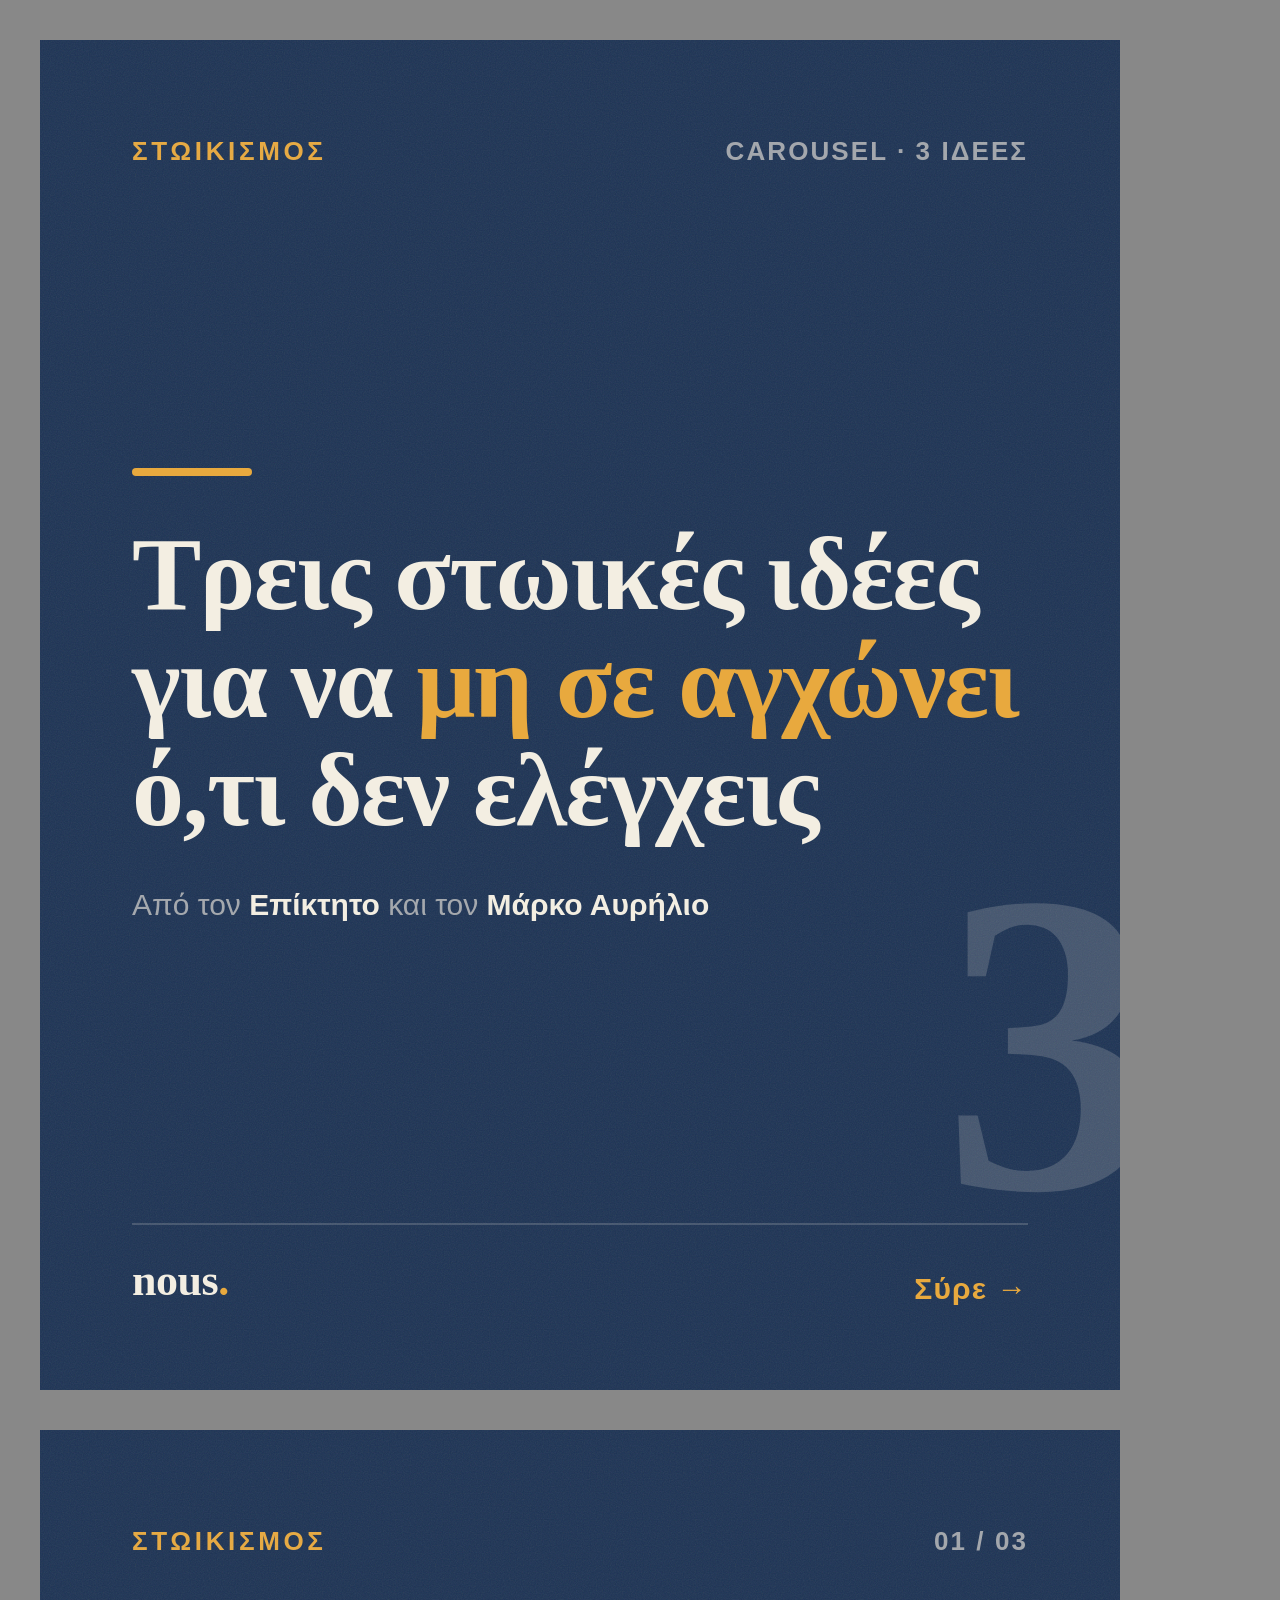
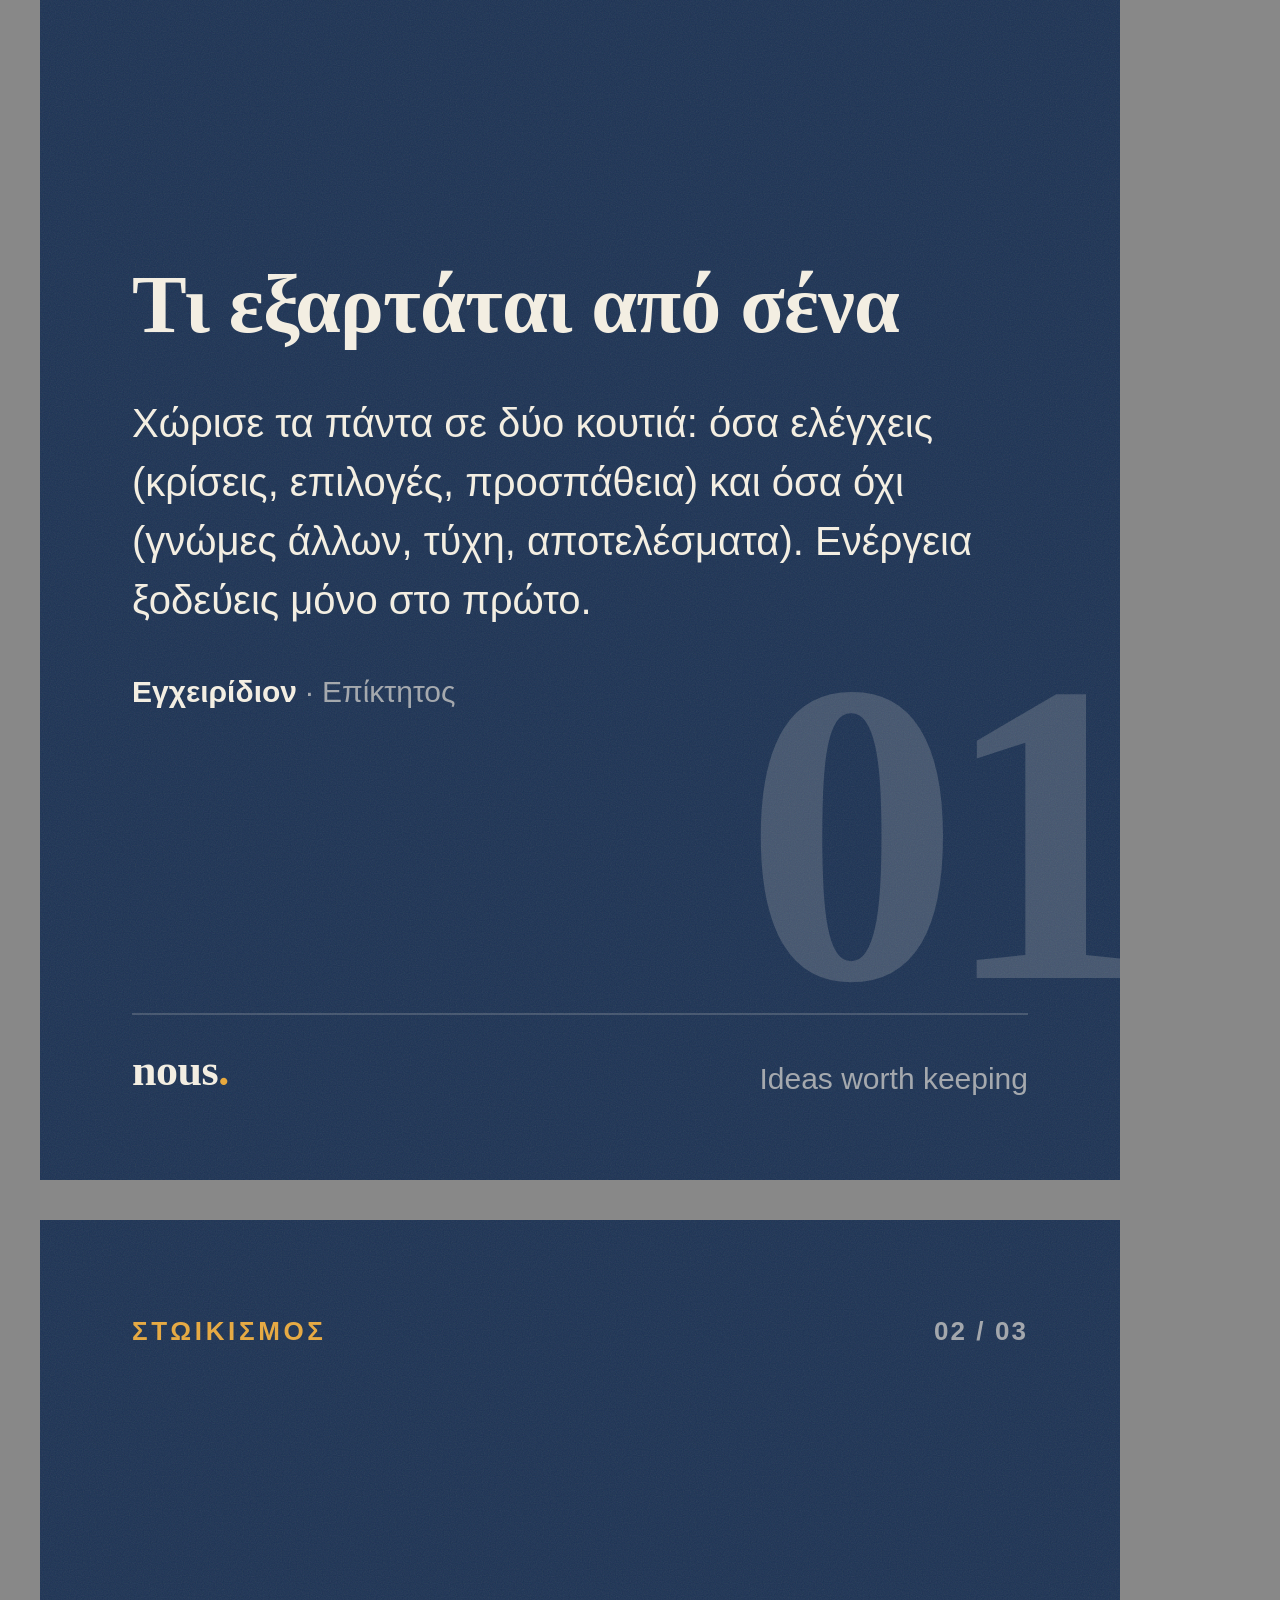
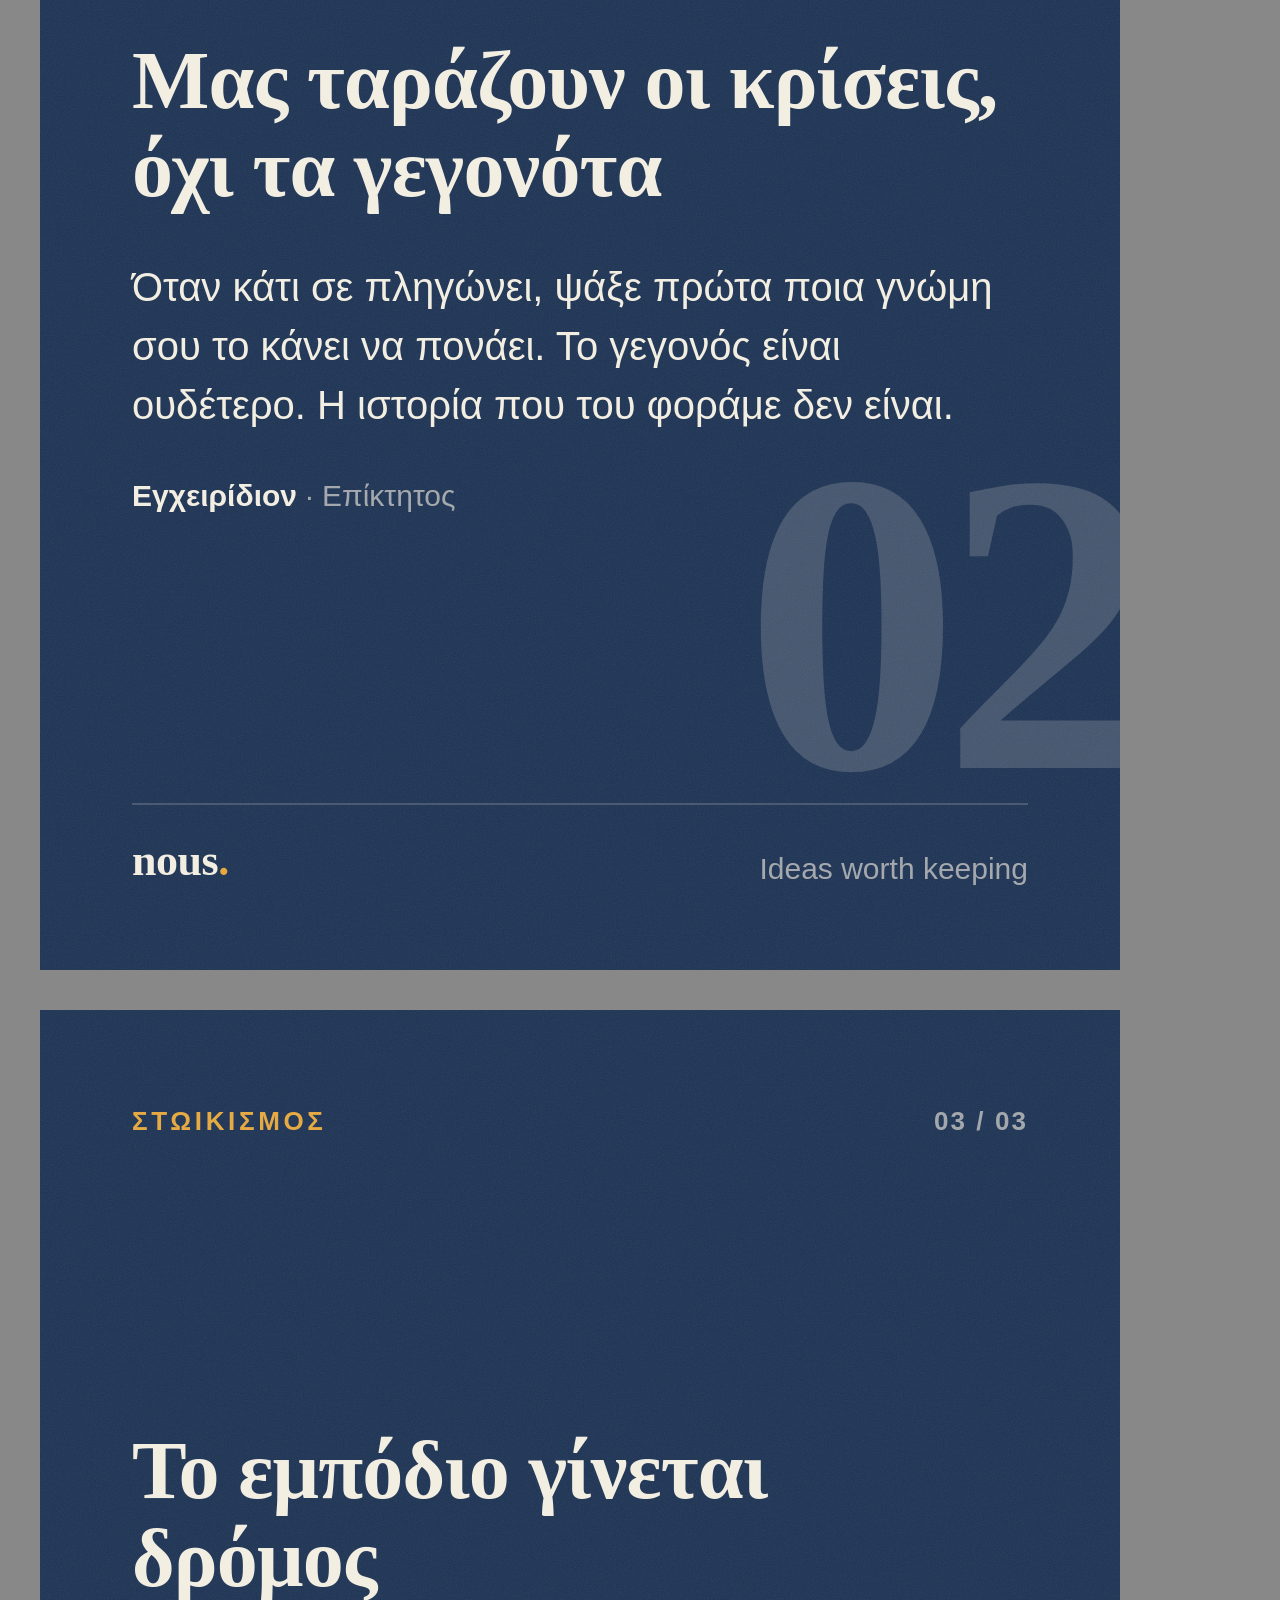
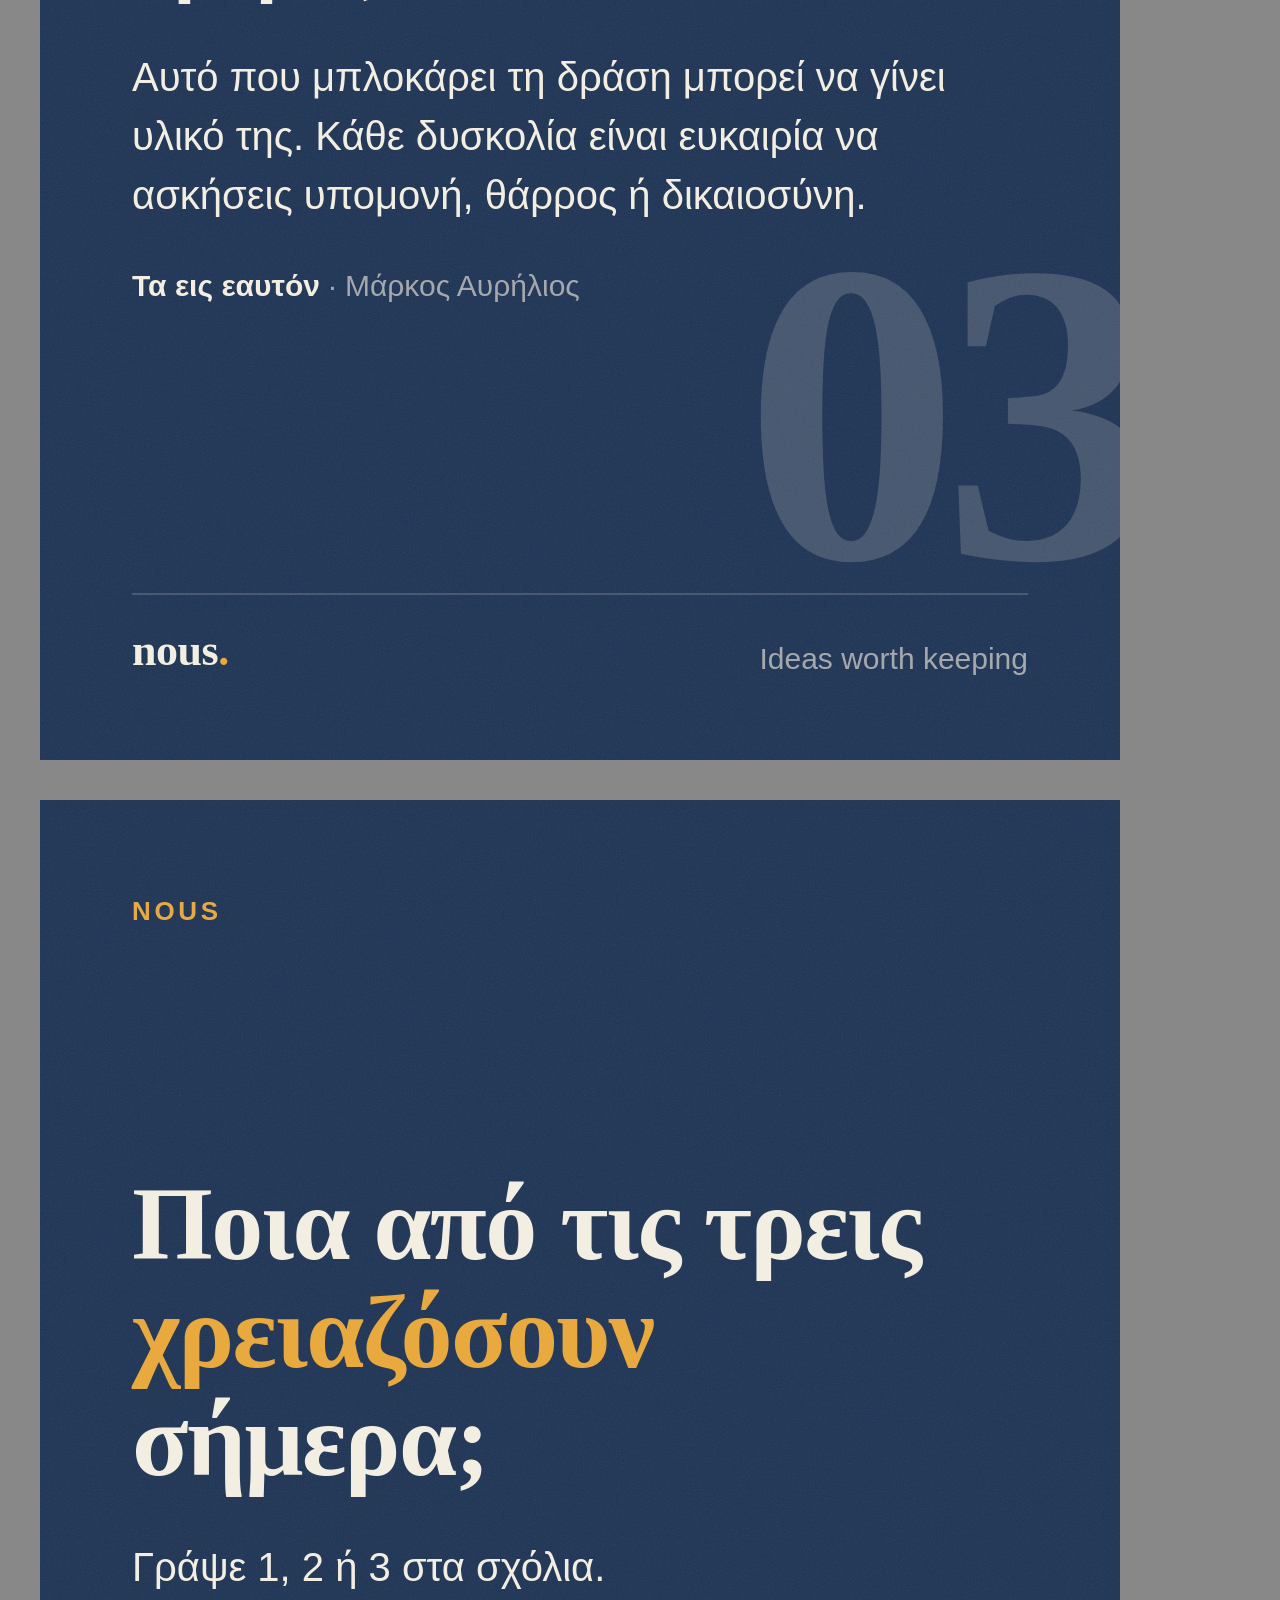
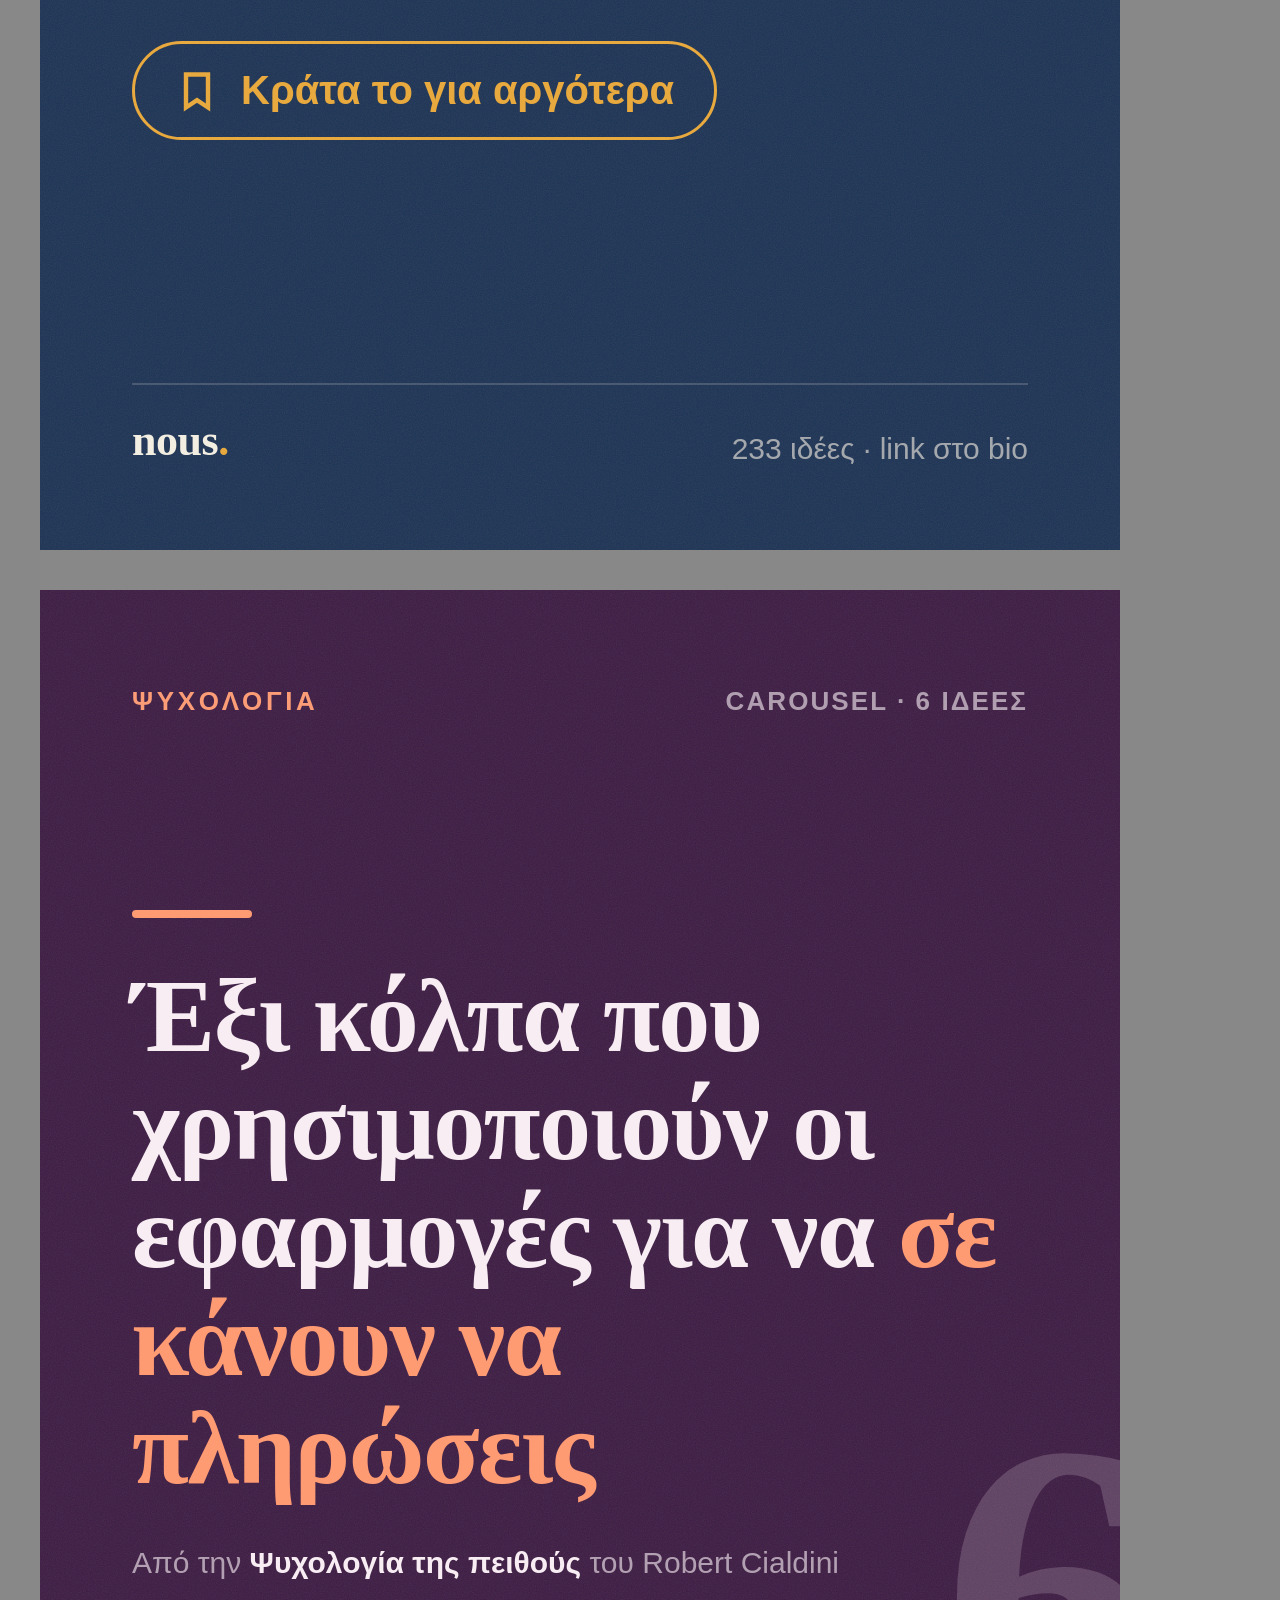
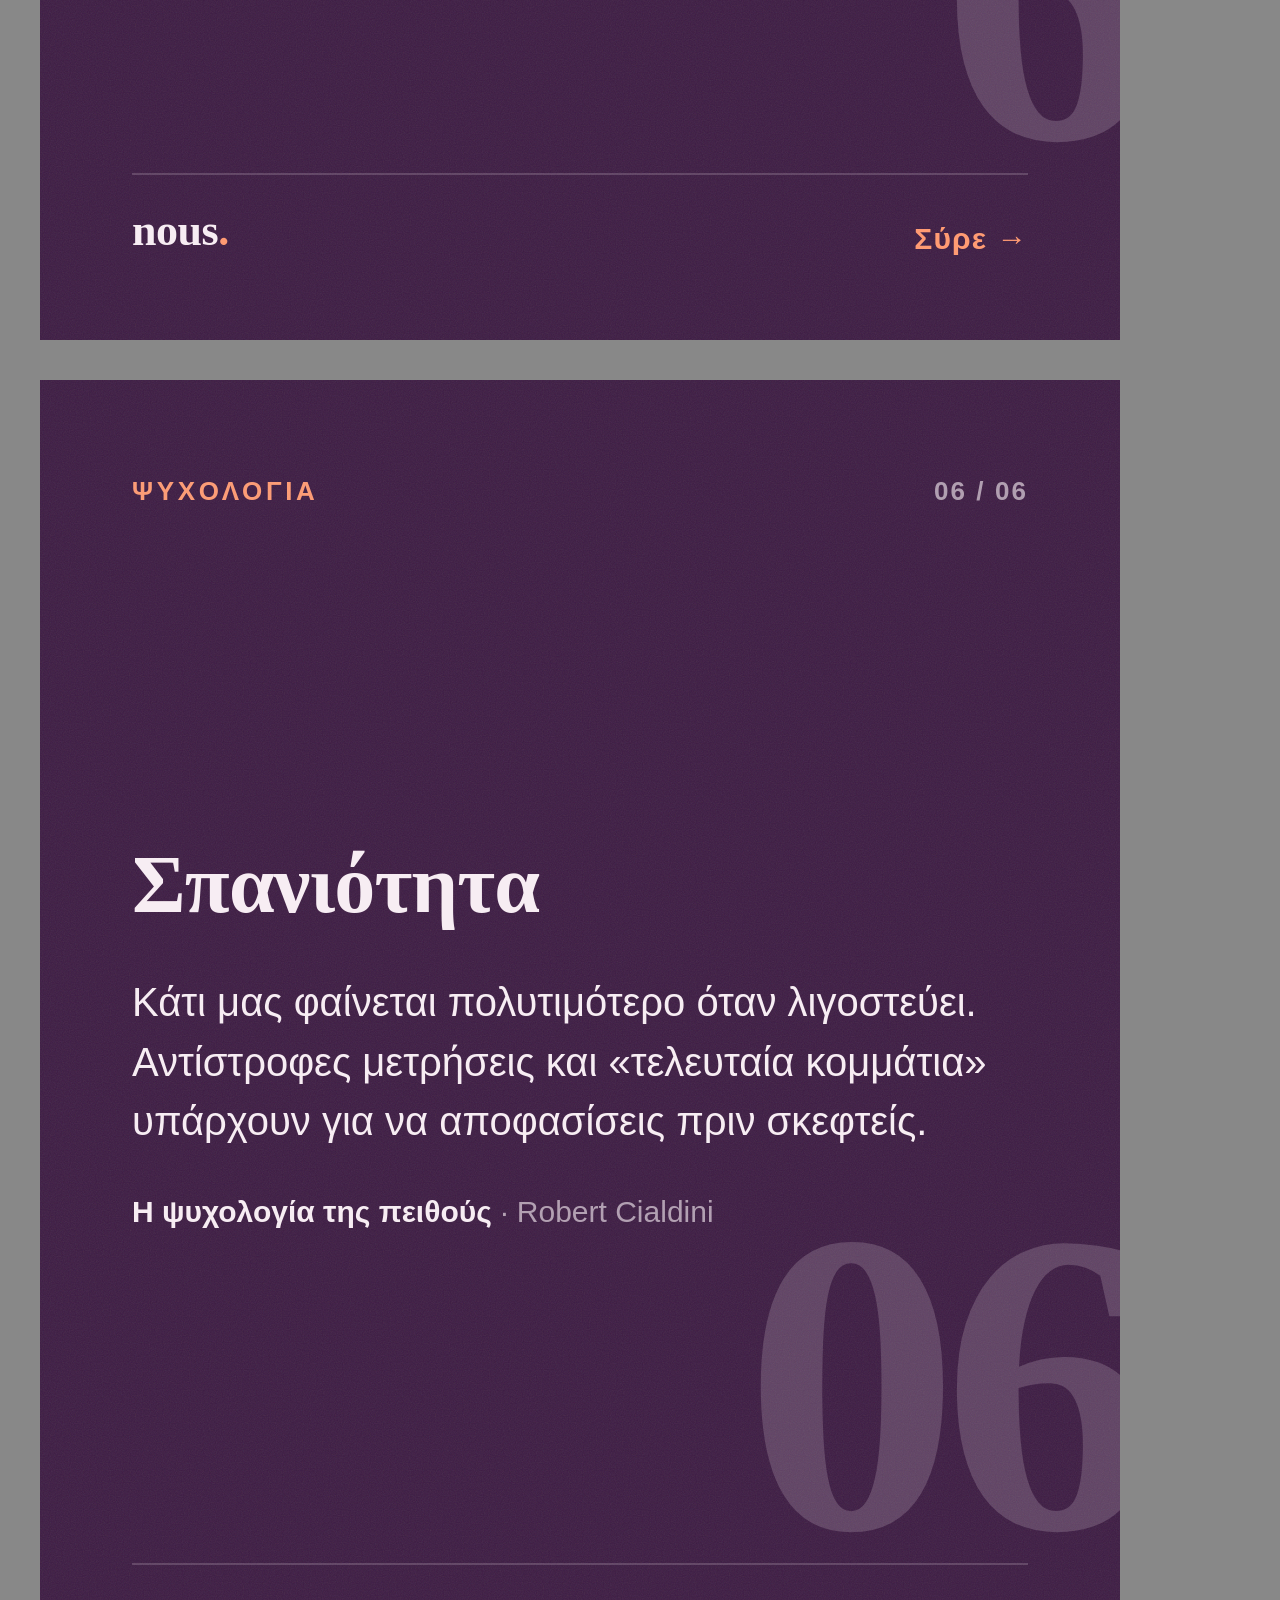
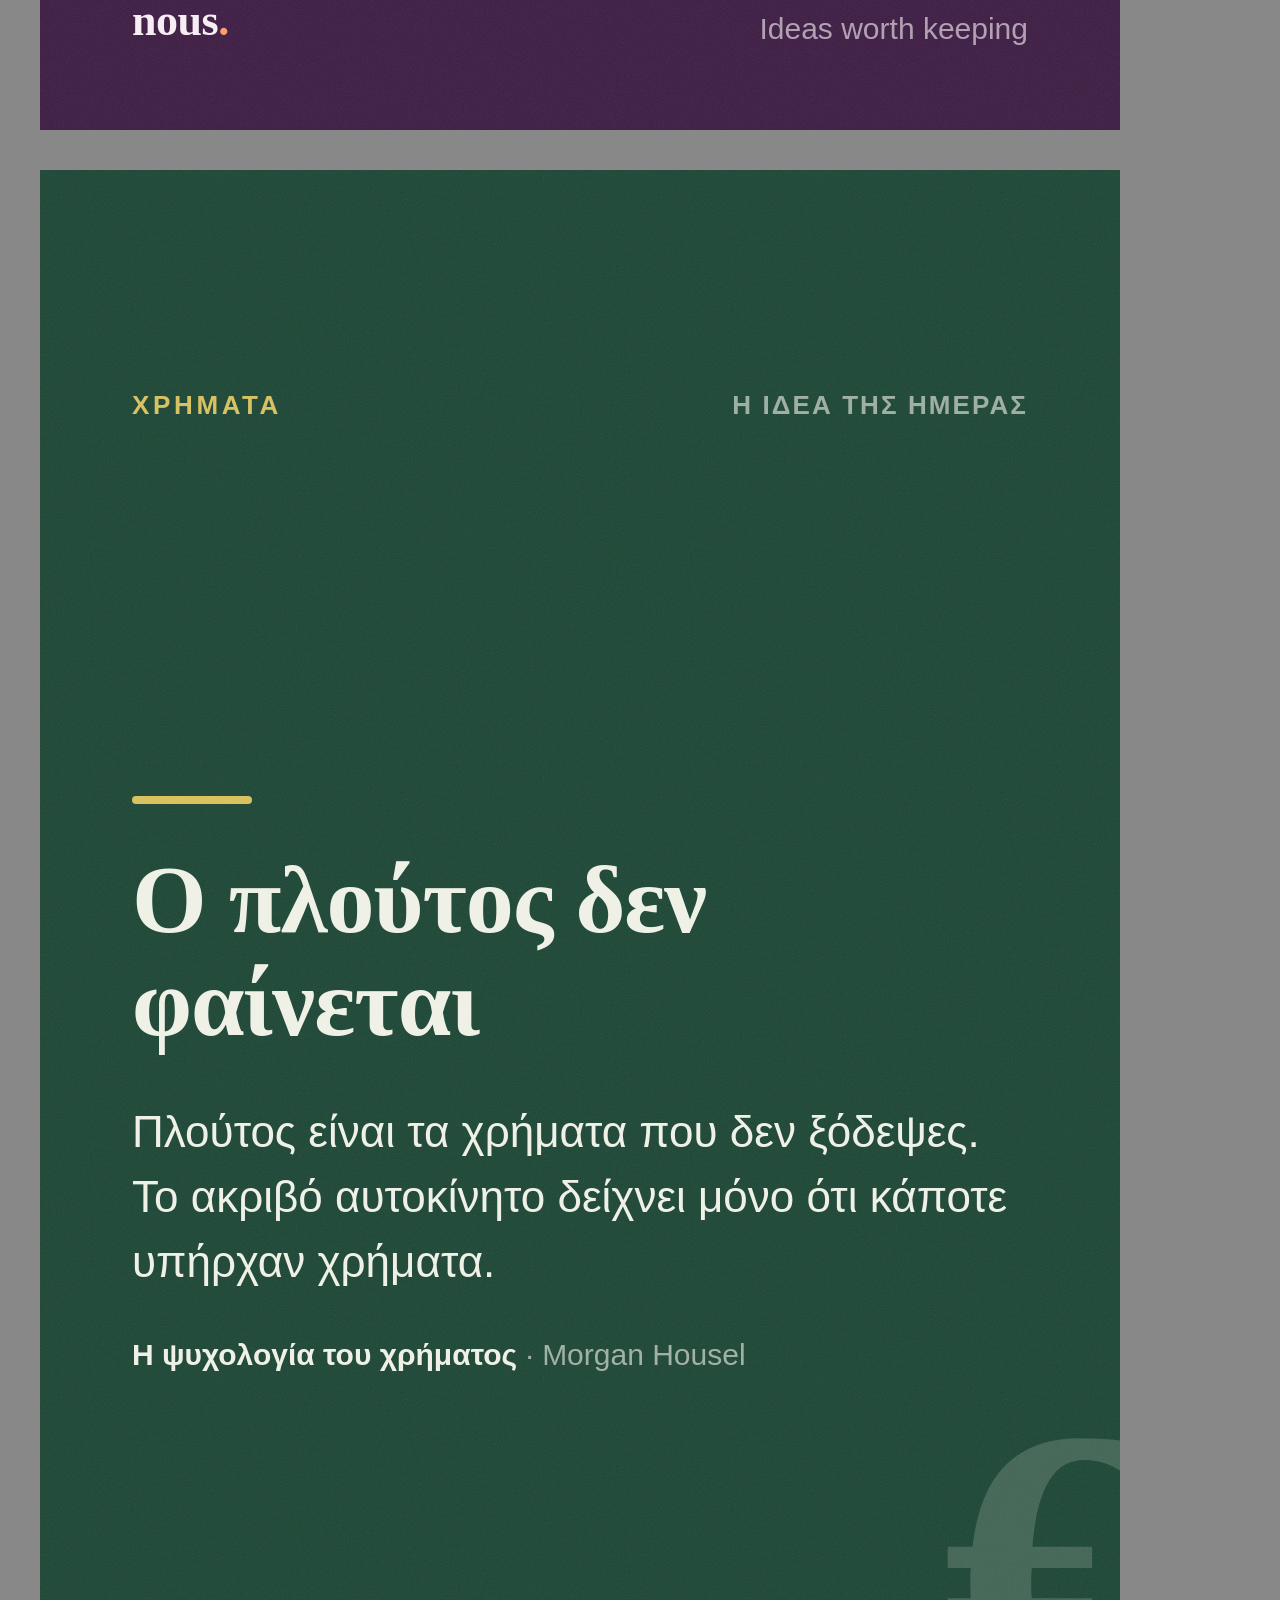
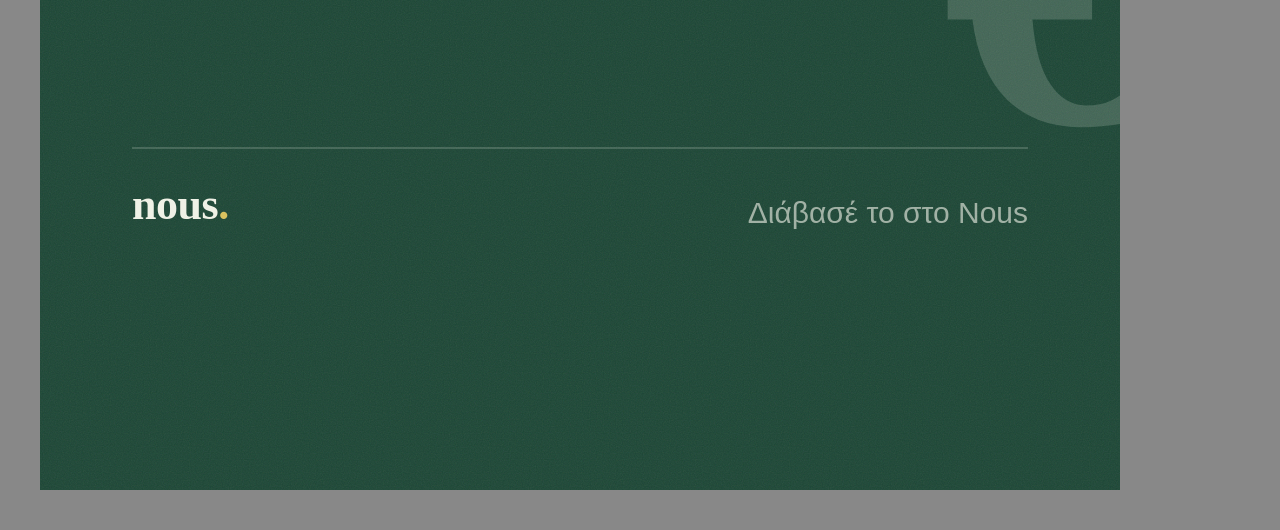
==== tools/ig-template.html @ 1b5de623 "Χρώματα ανά θέμα, κοινοποίηση ως εικόνα και γεννήτρια Instagram - js/themes.js: χρώματα για τα 13 θέ" ====
<!doctype html><html lang="el"><head><meta charset="utf-8">
<style>
@font-face{font-family:Lit;src:url("../fonts/Literata%255Bopsz%252Cwght%255D.ttf");font-weight:200 900}
@font-face{font-family:Com;src:url("../fonts/Commissioner%255BFLAR%252CVOLM%252Cslnt%252Cwght%255D.ttf");font-weight:100 900}
body{margin:0;background:#888;display:flex;flex-direction:column;gap:40px;padding:40px}
.s{width:1080px;height:1350px;position:relative;overflow:hidden;box-sizing:border-box;padding:96px 92px 84px;display:flex;flex-direction:column;
  background:var(--bg);color:var(--fg);font-family:Com,sans-serif}
.s.story{height:1920px;padding:220px 92px 260px}
.stoic{--bg:#1d3354;--fg:#f3eee2;--ac:#e8a93e;--mu:rgba(243,238,226,.62);--ln:rgba(243,238,226,.18)}
.psy{--bg:#3d1c43;--fg:#f7edf3;--ac:#ff9b73;--mu:rgba(247,237,243,.62);--ln:rgba(247,237,243,.18)}
.money{--bg:#1c4635;--fg:#eff1e6;--ac:#d9c25f;--mu:rgba(239,241,230,.62);--ln:rgba(239,241,230,.18)}
.grain::after{content:"";position:absolute;inset:0;pointer-events:none;opacity:.10;
  background-image:url("data:image/svg+xml;utf8,<svg xmlns='http://www.w3.org/2000/svg' width='300' height='300'><filter id='n'><feTurbulence type='fractalNoise' baseFrequency='.85' numOctaves='3' stitchTiles='stitch'/></filter><rect width='100%' height='100%' filter='url(%23n)'/></svg>")}
.top{display:flex;justify-content:space-between;align-items:center;font-size:26px;letter-spacing:.14em;text-transform:uppercase;font-weight:600}
.top .tp{color:var(--ac)}
.top .ct{color:var(--mu);font-variant-numeric:tabular-nums;letter-spacing:.08em}
.big{position:absolute;right:-20px;bottom:175px;font-family:Lit;font-weight:700;font-size:430px;line-height:.8;color:var(--ln);font-variation-settings:"opsz" 72;letter-spacing:-.04em}
.mid{flex:1;display:flex;flex-direction:column;justify-content:center;gap:44px;position:relative;z-index:1}
h1{font-family:Lit;font-weight:700;font-size:104px;line-height:1.04;margin:0;letter-spacing:-.015em;font-variation-settings:"opsz" 72}
h1 em{font-style:normal;color:var(--ac)}
h2{font-family:Lit;font-weight:700;font-size:82px;line-height:1.08;margin:0;letter-spacing:-.01em;font-variation-settings:"opsz" 72}
p{font-size:40px;line-height:1.48;margin:0;max-width:880px;font-weight:400}
.rule{width:120px;height:8px;background:var(--ac);border-radius:4px}
.src{font-size:30px;color:var(--mu)}
.src b{color:var(--fg);font-weight:600}
.foot{display:flex;justify-content:space-between;align-items:flex-end;position:relative;z-index:1;border-top:2px solid var(--ln);padding-top:30px}
.mark{font-family:Lit;font-weight:700;font-size:44px;letter-spacing:-.01em}
.mark i{font-style:normal;color:var(--ac)}
.swipe{font-size:30px;color:var(--ac);font-weight:600;letter-spacing:.04em}
.tip{font-size:30px;color:var(--mu)}
.save{display:inline-flex;align-items:center;gap:22px;font-size:40px;font-weight:600;border:3px solid var(--ac);color:var(--ac);border-radius:999px;padding:24px 40px;align-self:flex-start}
.save svg{width:44px;height:44px;stroke:currentColor;fill:none;stroke-width:2.4}
</style></head><body>

<!-- ===== Carousel A: Stoic ===== -->
<div class="s stoic grain" id="a1">
  <div class="top"><span class="tp">Στωικισμός</span><span class="ct">Carousel · 3 ιδέες</span></div>
  <div class="big">3</div>
  <div class="mid">
    <div class="rule"></div>
    <h1>Τρεις στωικές ιδέες για να <em>μη σε αγχώνει</em> ό,τι δεν ελέγχεις</h1>
    <div class="src">Από τον <b>Επίκτητο</b> και τον <b>Μάρκο Αυρήλιο</b></div>
  </div>
  <div class="foot"><span class="mark">nous<i>.</i></span><span class="swipe">Σύρε →</span></div>
</div>

<div class="s stoic grain" id="a2">
  <div class="top"><span class="tp">Στωικισμός</span><span class="ct">01 / 03</span></div>
  <div class="big">01</div>
  <div class="mid">
    <h2>Τι εξαρτάται από σένα</h2>
    <p>Χώρισε τα πάντα σε δύο κουτιά: όσα ελέγχεις (κρίσεις, επιλογές, προσπάθεια) και όσα όχι (γνώμες άλλων, τύχη, αποτελέσματα). Ενέργεια ξοδεύεις μόνο στο πρώτο.</p>
    <div class="src"><b>Εγχειρίδιον</b> · Επίκτητος</div>
  </div>
  <div class="foot"><span class="mark">nous<i>.</i></span><span class="tip">Ideas worth keeping</span></div>
</div>

<div class="s stoic grain" id="a3">
  <div class="top"><span class="tp">Στωικισμός</span><span class="ct">02 / 03</span></div>
  <div class="big">02</div>
  <div class="mid">
    <h2>Μας ταράζουν οι κρίσεις, όχι τα γεγονότα</h2>
    <p>Όταν κάτι σε πληγώνει, ψάξε πρώτα ποια γνώμη σου το κάνει να πονάει. Το γεγονός είναι ουδέτερο. Η ιστορία που του φοράμε δεν είναι.</p>
    <div class="src"><b>Εγχειρίδιον</b> · Επίκτητος</div>
  </div>
  <div class="foot"><span class="mark">nous<i>.</i></span><span class="tip">Ideas worth keeping</span></div>
</div>

<div class="s stoic grain" id="a4">
  <div class="top"><span class="tp">Στωικισμός</span><span class="ct">03 / 03</span></div>
  <div class="big">03</div>
  <div class="mid">
    <h2>Το εμπόδιο γίνεται δρόμος</h2>
    <p>Αυτό που μπλοκάρει τη δράση μπορεί να γίνει υλικό της. Κάθε δυσκολία είναι ευκαιρία να ασκήσεις υπομονή, θάρρος ή δικαιοσύνη.</p>
    <div class="src"><b>Τα εις εαυτόν</b> · Μάρκος Αυρήλιος</div>
  </div>
  <div class="foot"><span class="mark">nous<i>.</i></span><span class="tip">Ideas worth keeping</span></div>
</div>

<div class="s stoic grain" id="a5">
  <div class="top"><span class="tp">nous</span><span class="ct"></span></div>
  <div class="mid">
    <h1>Ποια από τις τρεις <em>χρειαζόσουν</em> σήμερα;</h1>
    <p>Γράψε 1, 2 ή 3 στα σχόλια.</p>
    <div class="save"><svg viewBox="0 0 24 24"><path d="M6 3h12v18l-6-4-6 4z"/></svg>Κράτα το για αργότερα</div>
  </div>
  <div class="foot"><span class="mark">nous<i>.</i></span><span class="tip">233 ιδέες · link στο bio</span></div>
</div>

<!-- ===== Carousel B: Psychology (cover + one slide) ===== -->
<div class="s psy grain" id="b1">
  <div class="top"><span class="tp">Ψυχολογία</span><span class="ct">Carousel · 6 ιδέες</span></div>
  <div class="big">6</div>
  <div class="mid">
    <div class="rule"></div>
    <h1>Έξι κόλπα που χρησιμοποιούν οι εφαρμογές για να <em>σε κάνουν να πληρώσεις</em></h1>
    <div class="src">Από την <b>Ψυχολογία της πειθούς</b> του Robert Cialdini</div>
  </div>
  <div class="foot"><span class="mark">nous<i>.</i></span><span class="swipe">Σύρε →</span></div>
</div>

<div class="s psy grain" id="b2">
  <div class="top"><span class="tp">Ψυχολογία</span><span class="ct">06 / 06</span></div>
  <div class="big">06</div>
  <div class="mid">
    <h2>Σπανιότητα</h2>
    <p>Κάτι μας φαίνεται πολυτιμότερο όταν λιγοστεύει. Αντίστροφες μετρήσεις και «τελευταία κομμάτια» υπάρχουν για να αποφασίσεις πριν σκεφτείς.</p>
    <div class="src"><b>Η ψυχολογία της πειθούς</b> · Robert Cialdini</div>
  </div>
  <div class="foot"><span class="mark">nous<i>.</i></span><span class="tip">Ideas worth keeping</span></div>
</div>

<!-- ===== Story (shared from the app) ===== -->
<div class="s story money grain" id="c1">
  <div class="top"><span class="tp">Χρήματα</span><span class="ct">Η ιδέα της ημέρας</span></div>
  <div class="big" style="bottom:340px">€</div>
  <div class="mid">
    <div class="rule"></div>
    <h2 style="font-size:96px">Ο πλούτος δεν φαίνεται</h2>
    <p style="font-size:44px">Πλούτος είναι τα χρήματα που δεν ξόδεψες. Το ακριβό αυτοκίνητο δείχνει μόνο ότι κάποτε υπήρχαν χρήματα.</p>
    <div class="src"><b>Η ψυχολογία του χρήματος</b> · Morgan Housel</div>
  </div>
  <div class="foot"><span class="mark">nous<i>.</i></span><span class="tip">Διάβασέ το στο Nous</span></div>
</div>
</body></html>
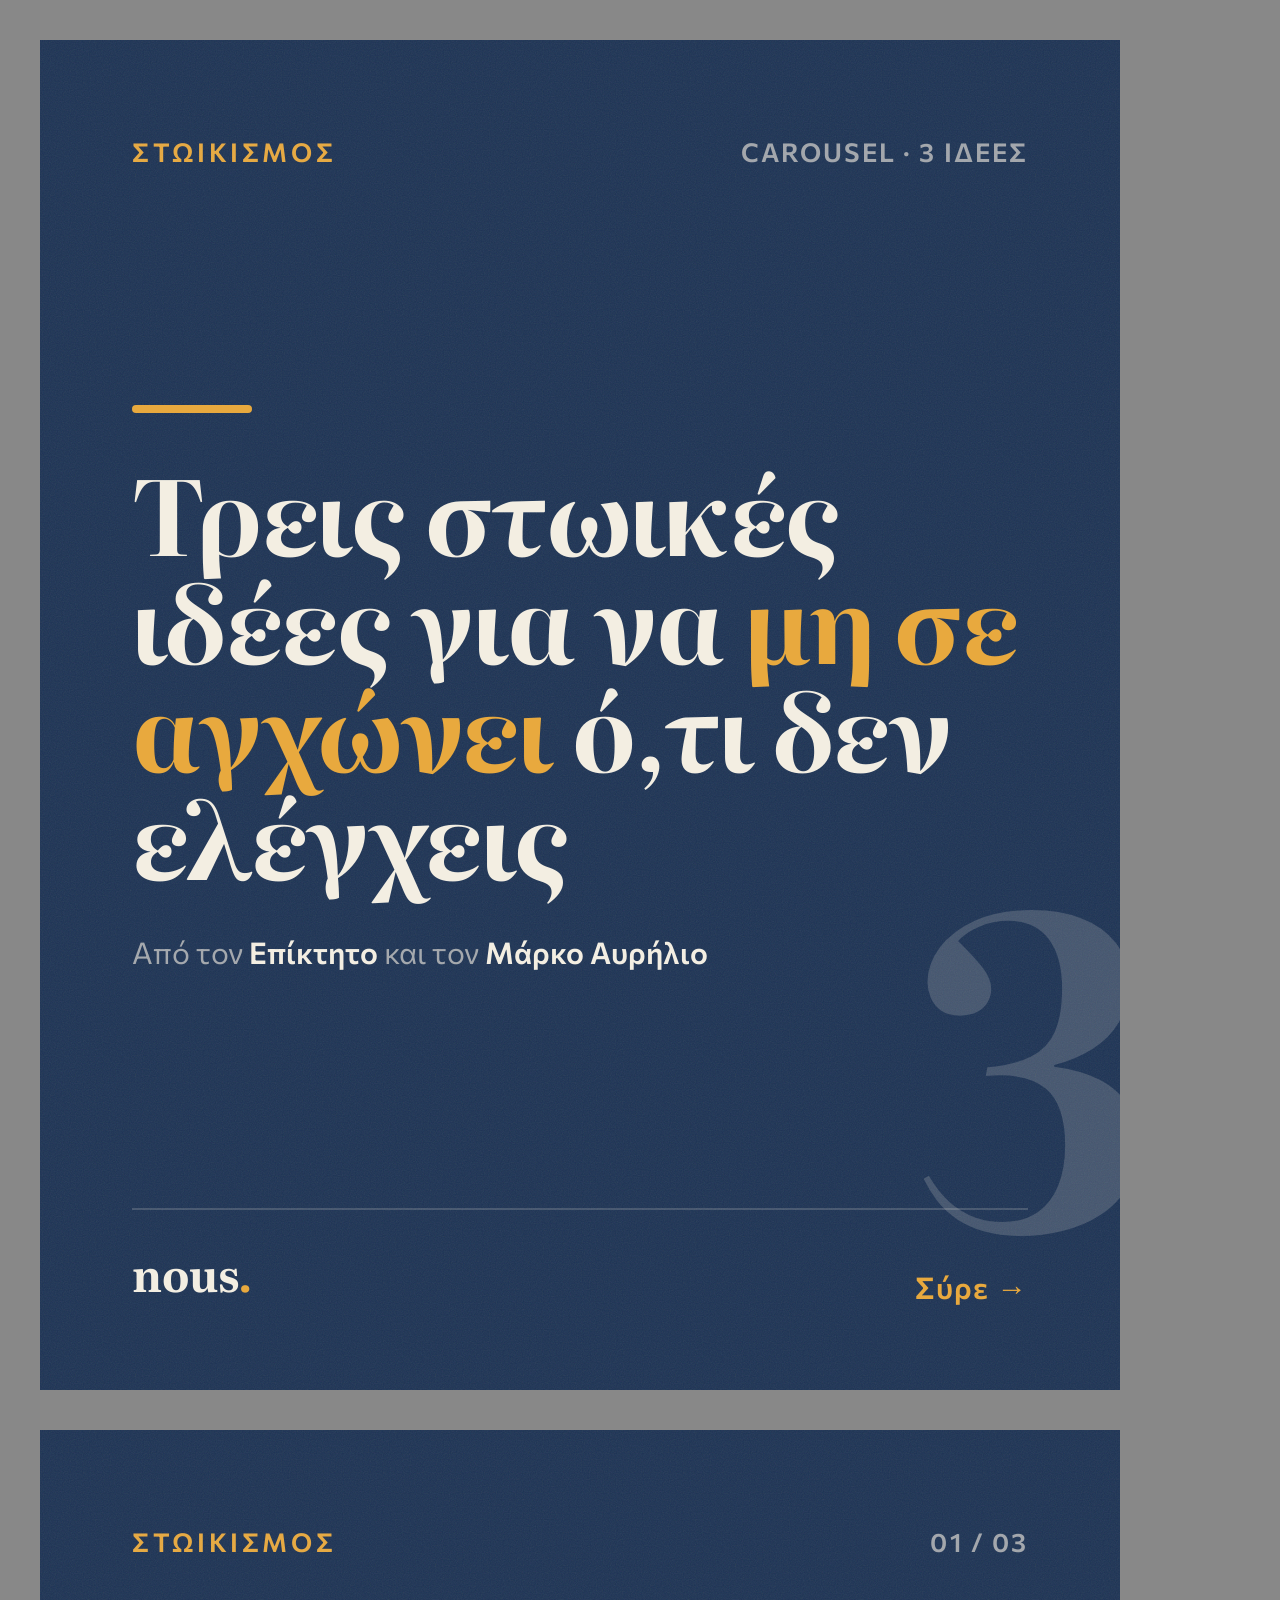
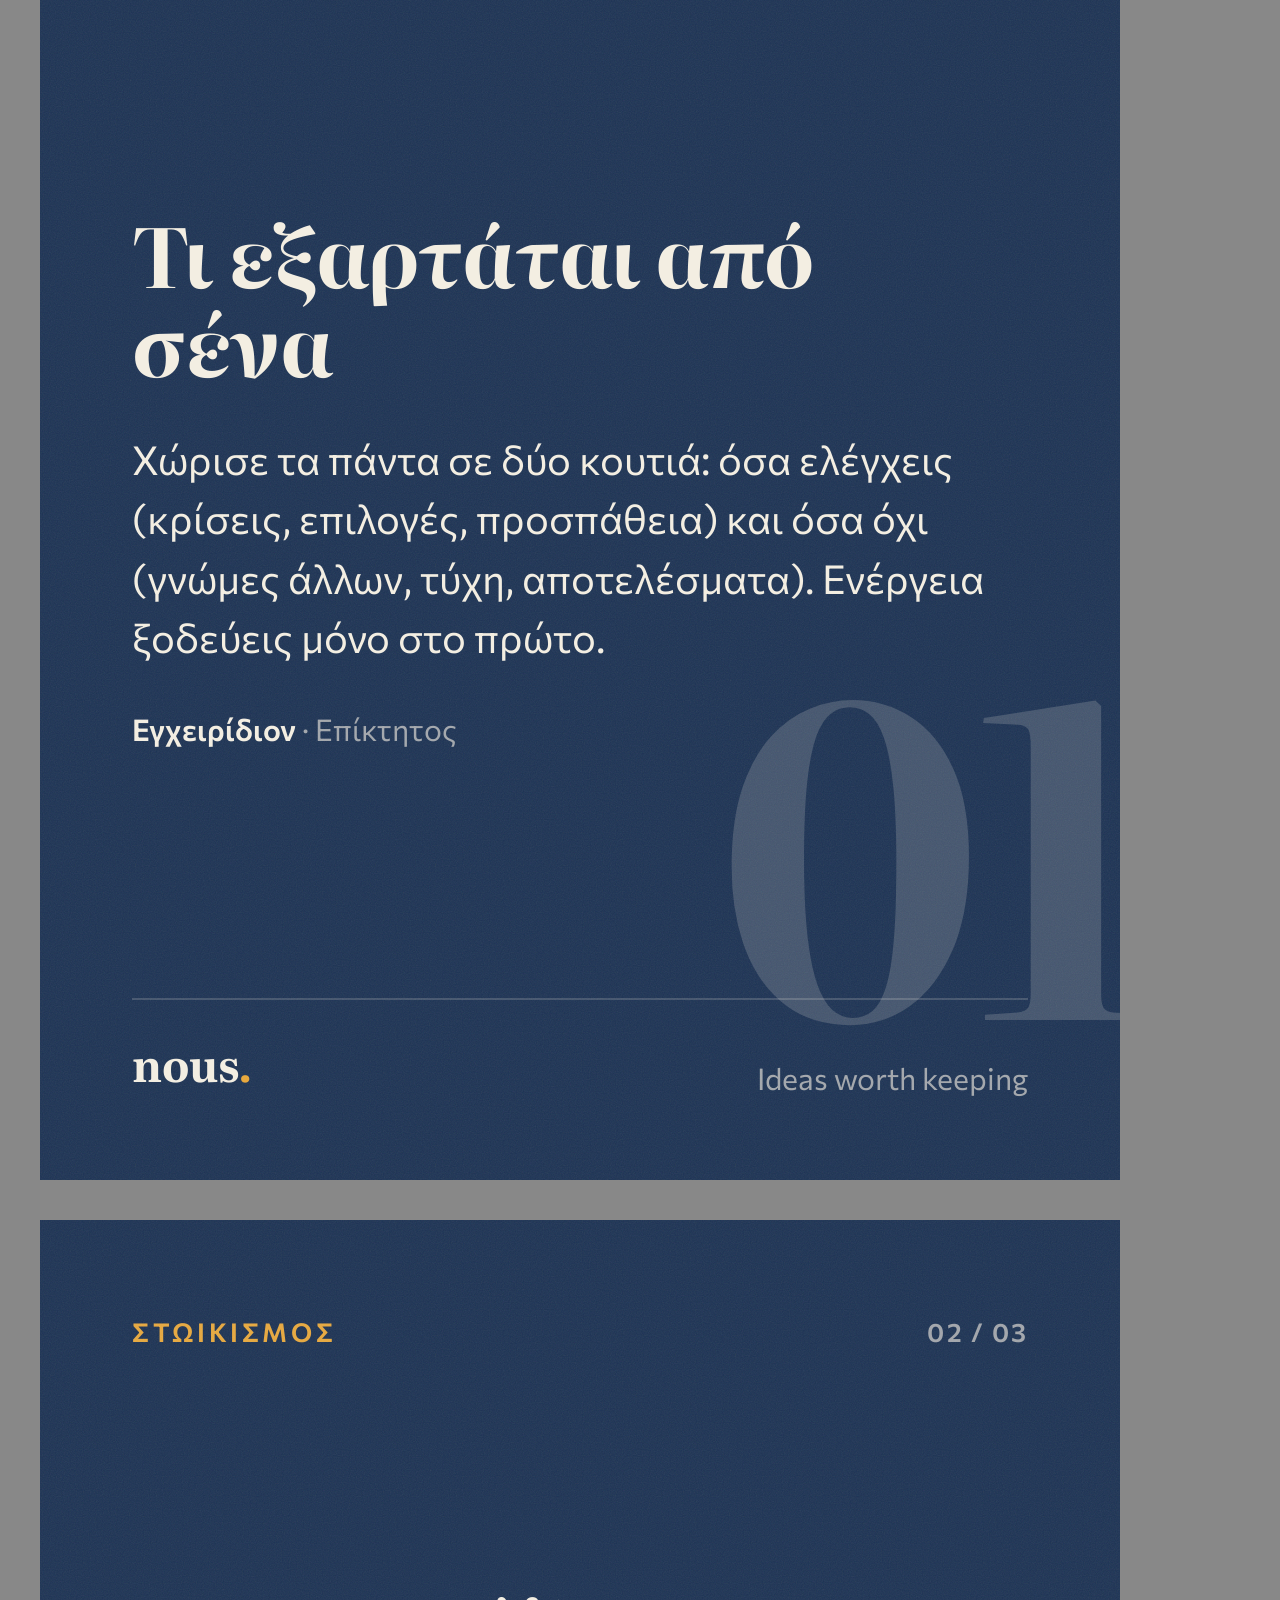
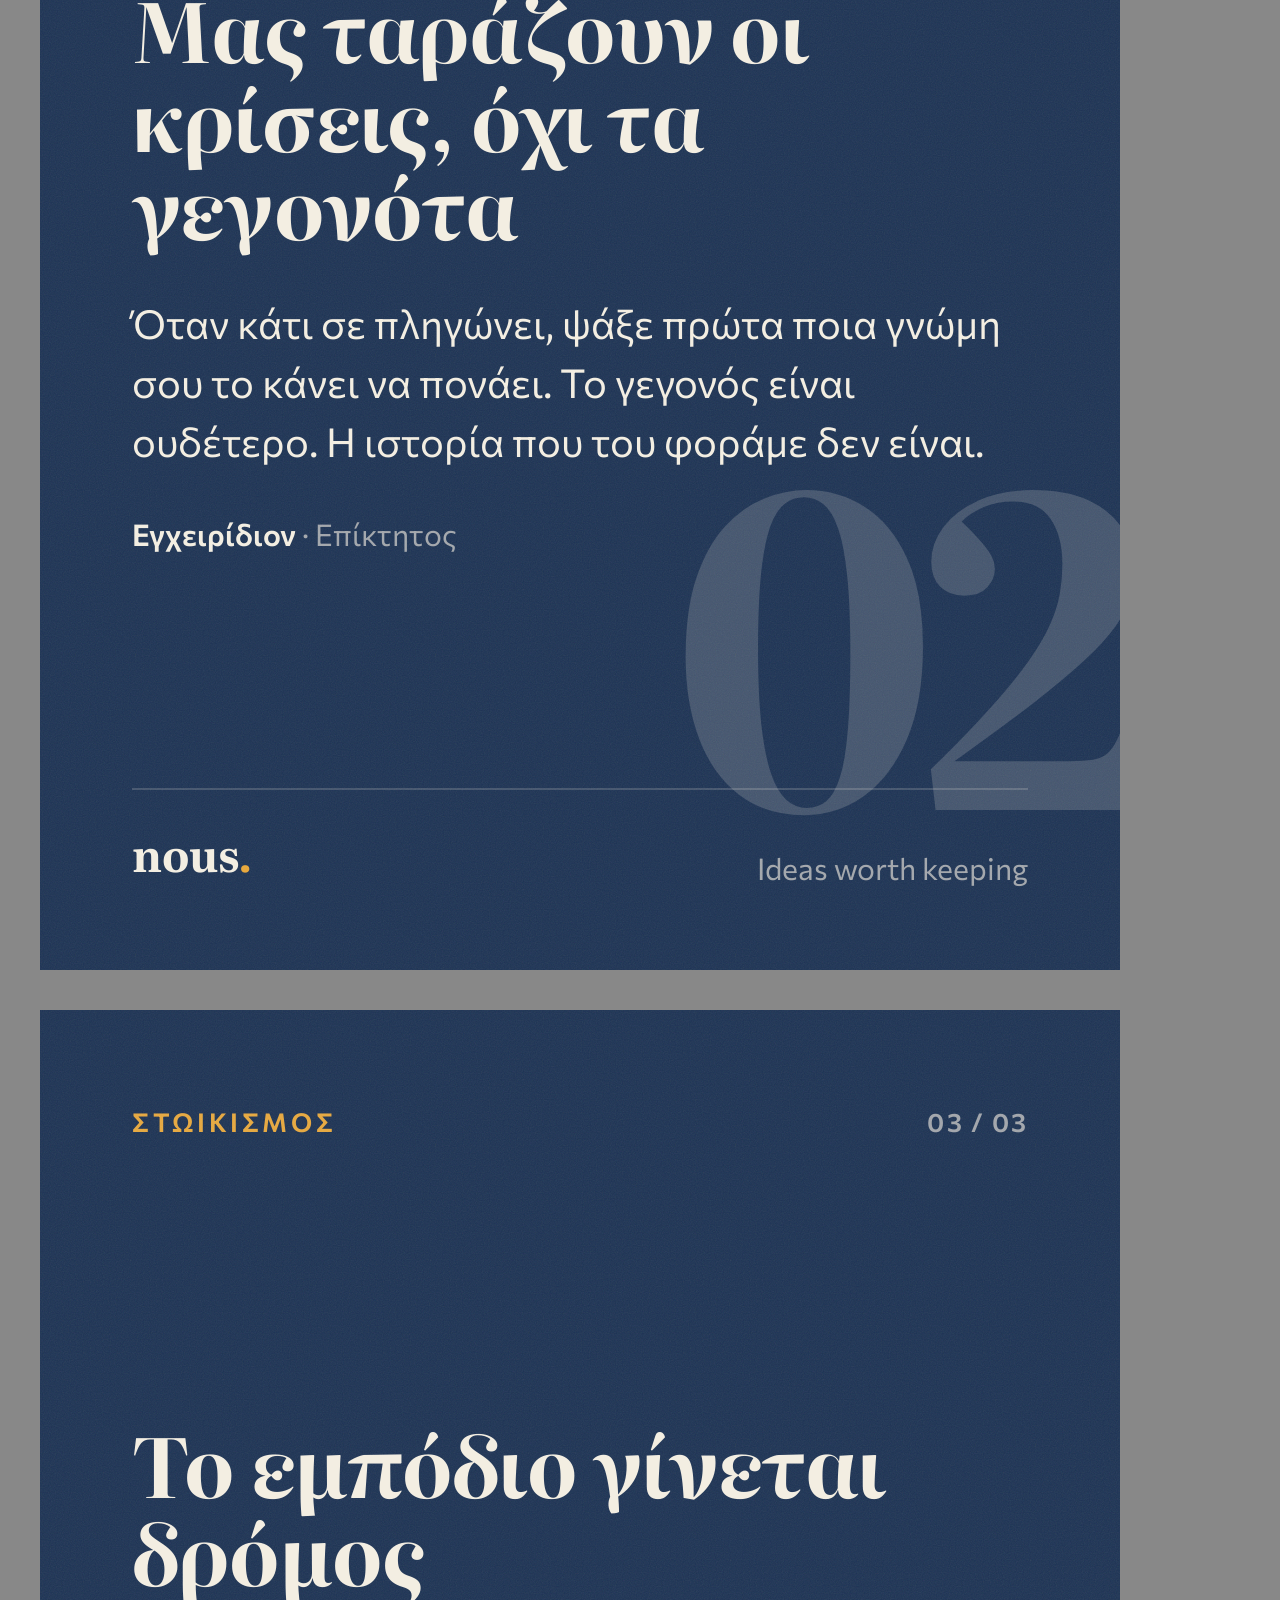
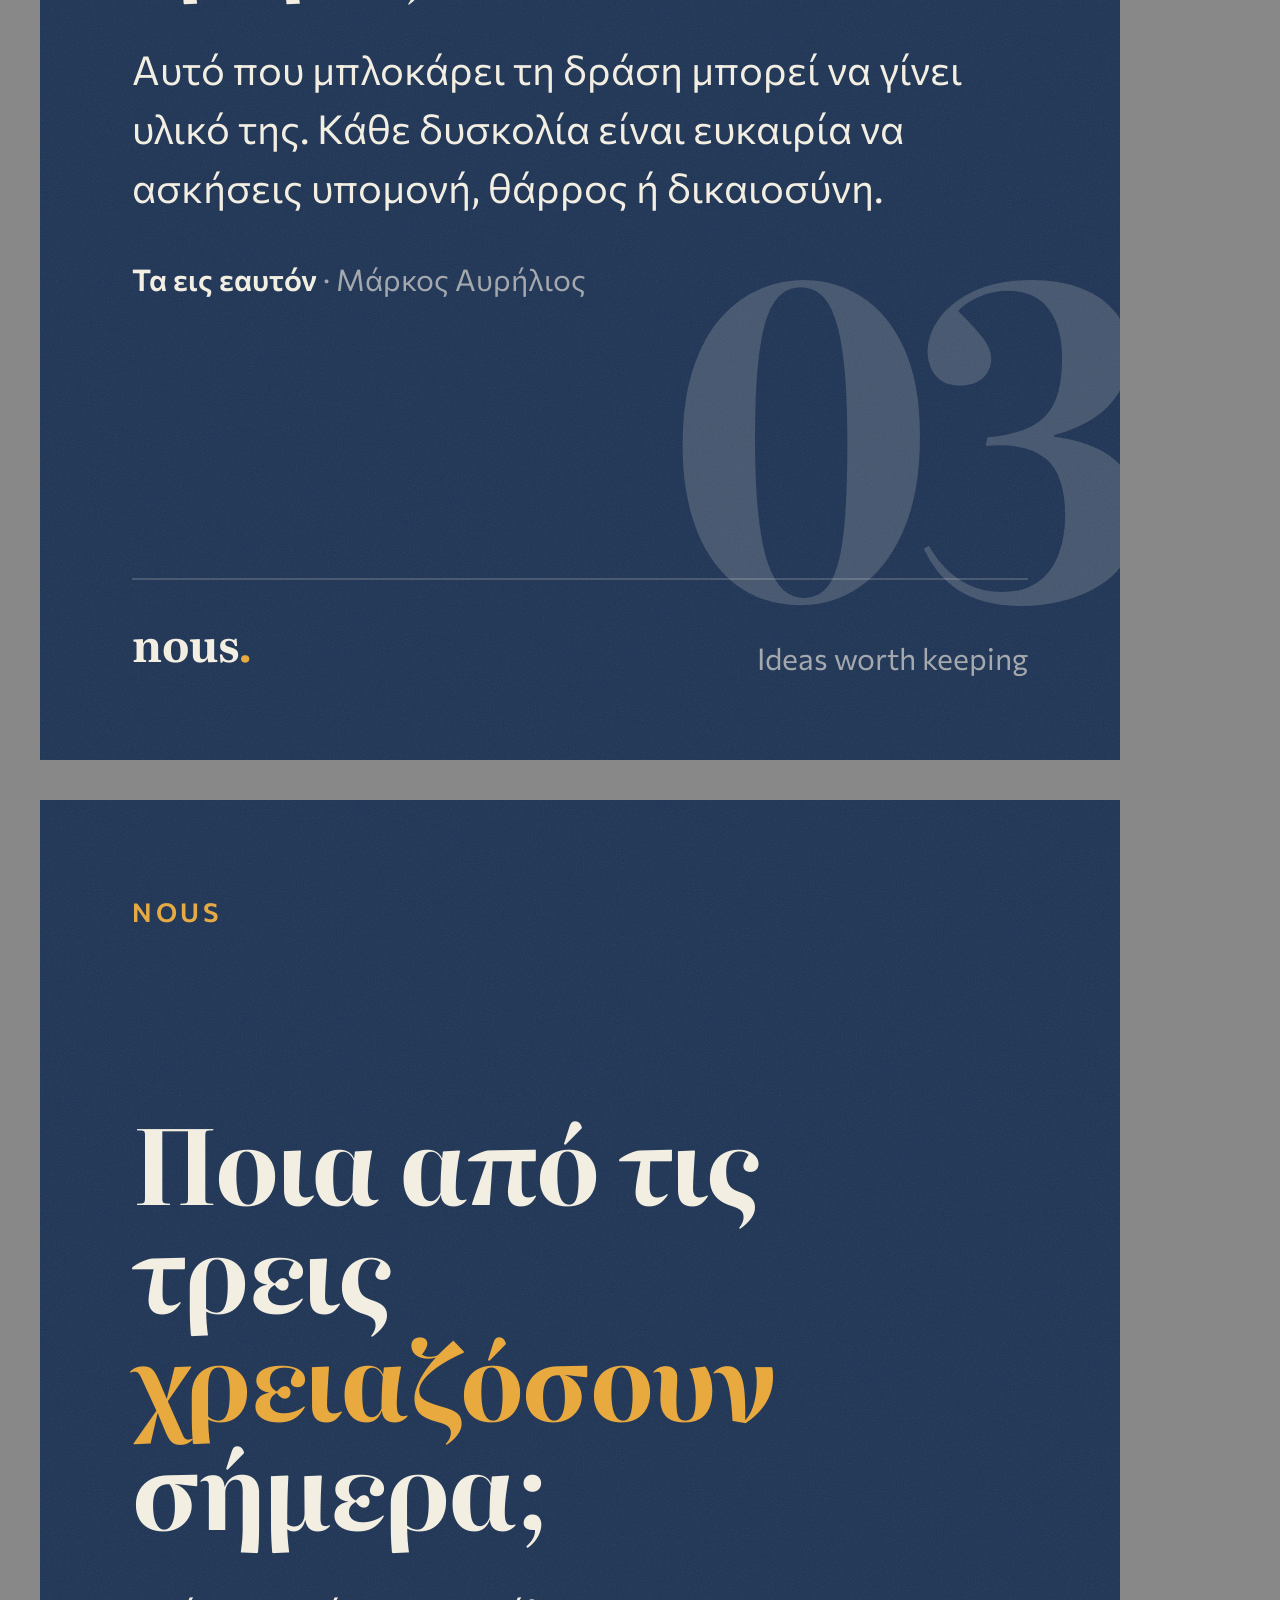
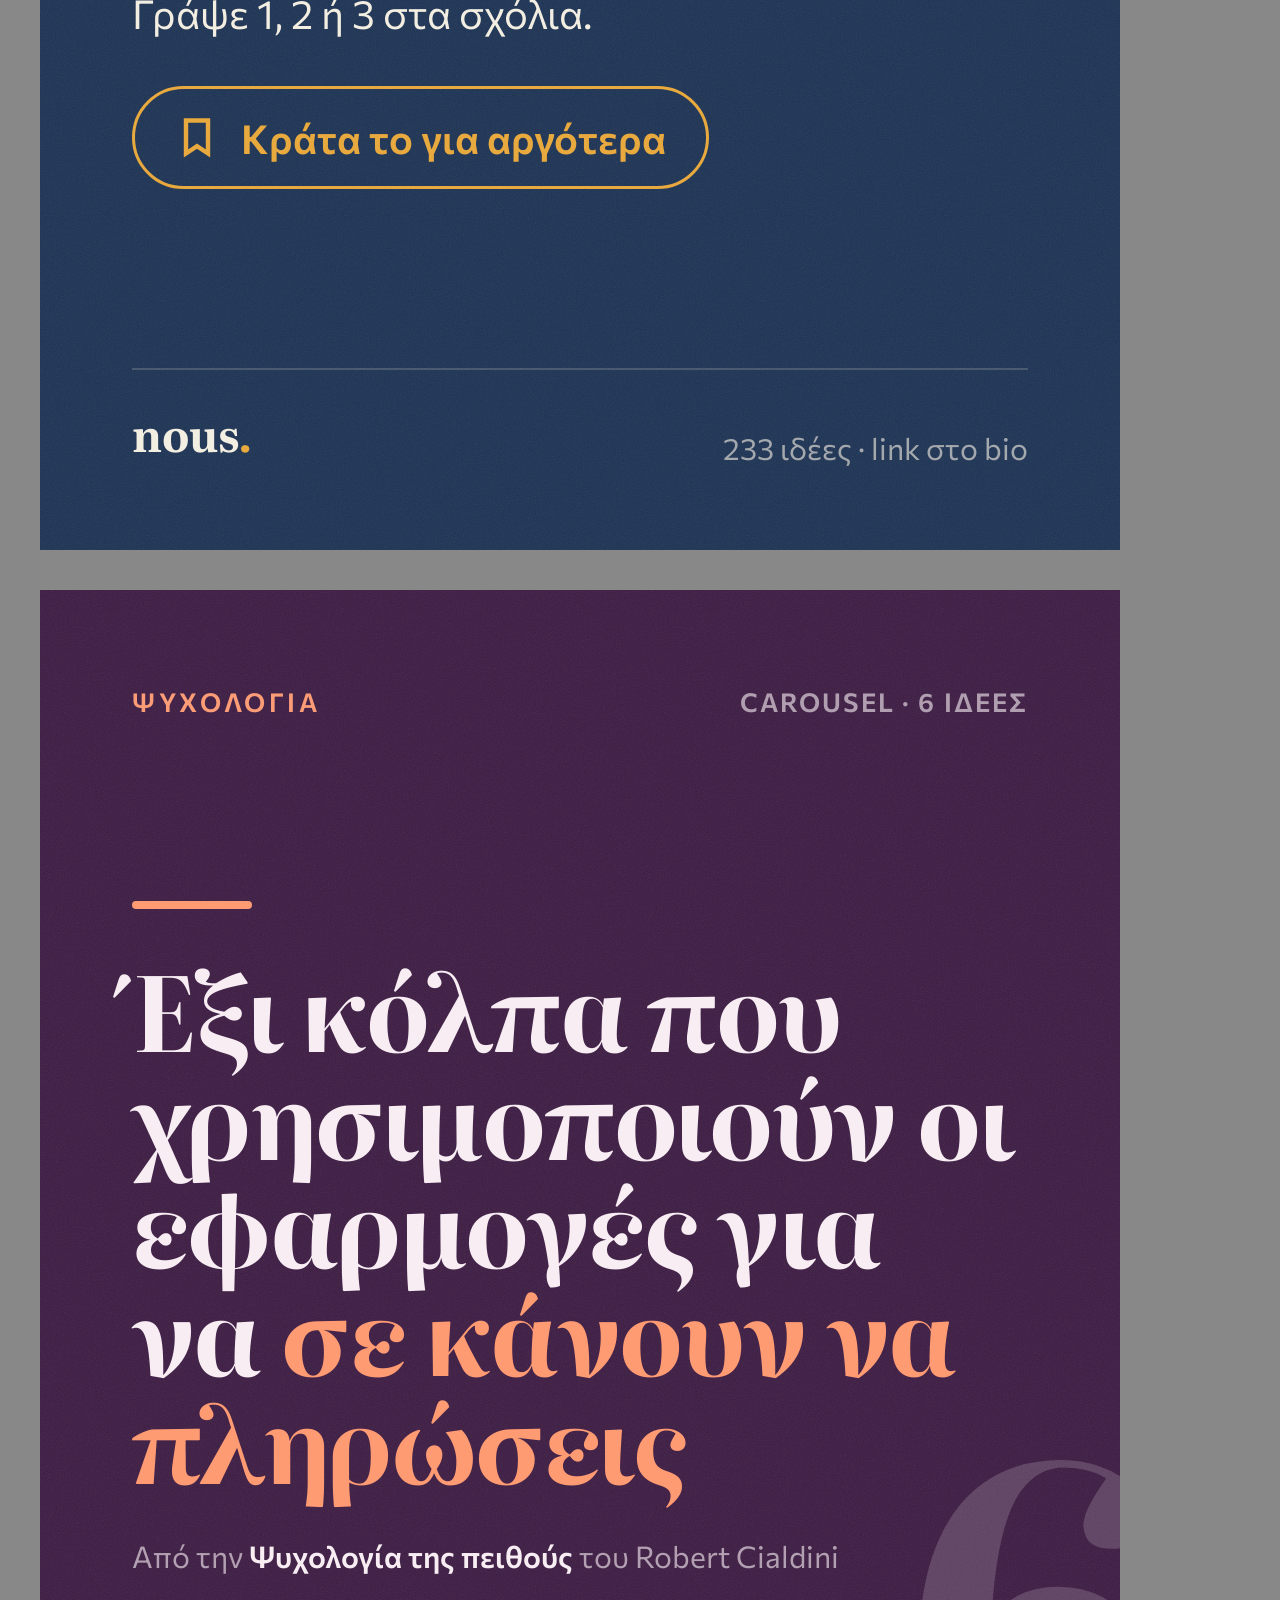
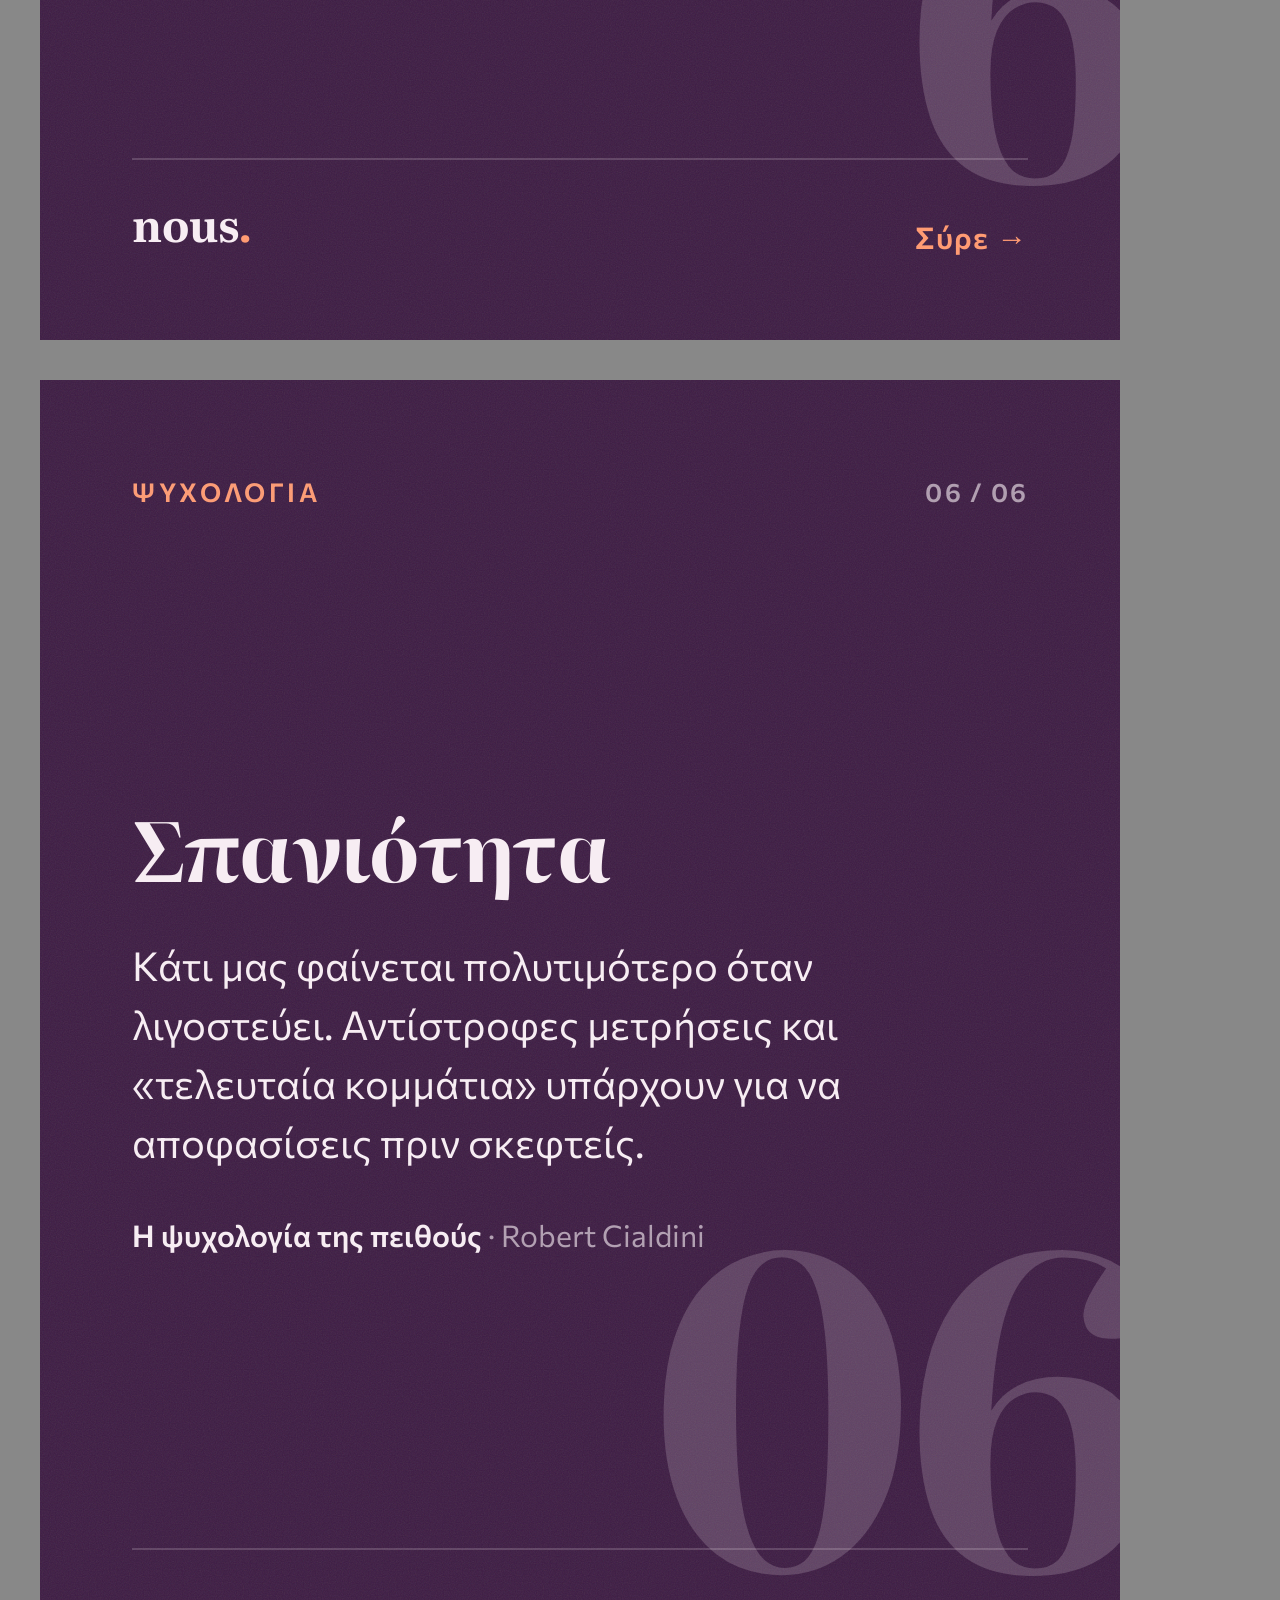
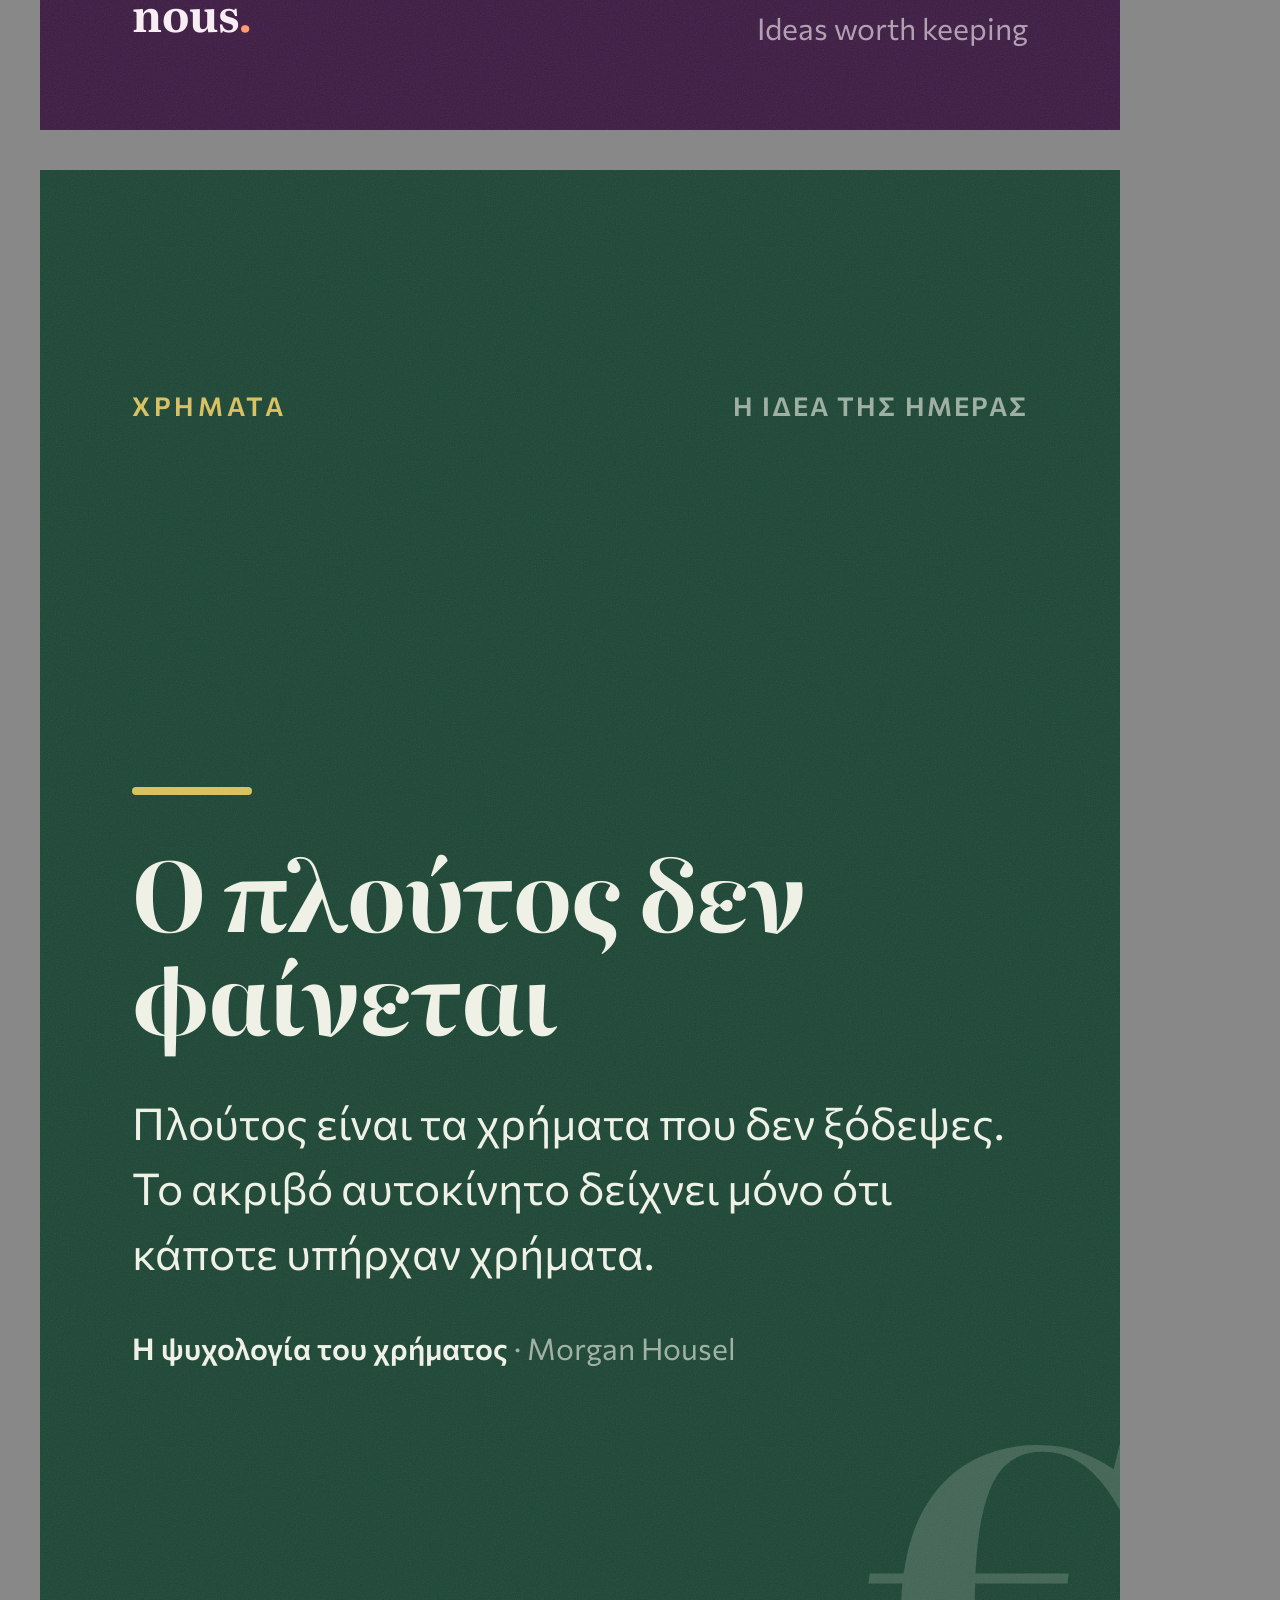
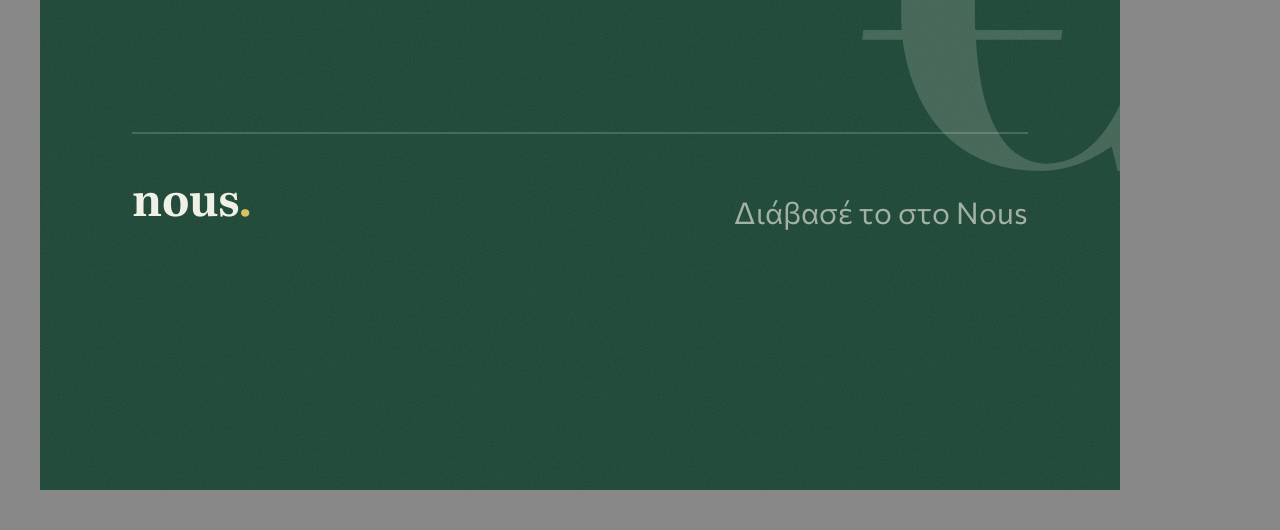
==== commit a5e4dcad: "Τοπικές γραμματοσειρές και ελάχιστο μέγεθος κειμένου 36px - fonts/: Literata και Commissioner (woff2" ====
--- a/tools/ig-template.html
+++ b/tools/ig-template.html
@@ -1,10 +1,9 @@
 <!doctype html><html lang="el"><head><meta charset="utf-8">
 <style>
-@font-face{font-family:Lit;src:url("../fonts/Literata%255Bopsz%252Cwght%255D.ttf");font-weight:200 900}
-@font-face{font-family:Com;src:url("../fonts/Commissioner%255BFLAR%252CVOLM%252Cslnt%252Cwght%255D.ttf");font-weight:100 900}
+@import url("../fonts/fonts.css");
 body{margin:0;background:#888;display:flex;flex-direction:column;gap:40px;padding:40px}
 .s{width:1080px;height:1350px;position:relative;overflow:hidden;box-sizing:border-box;padding:96px 92px 84px;display:flex;flex-direction:column;
-  background:var(--bg);color:var(--fg);font-family:Com,sans-serif}
+  background:var(--bg);color:var(--fg);font-family:Commissioner,sans-serif}
 .s.story{height:1920px;padding:220px 92px 260px}
 .stoic{--bg:#1d3354;--fg:#f3eee2;--ac:#e8a93e;--mu:rgba(243,238,226,.62);--ln:rgba(243,238,226,.18)}
 .psy{--bg:#3d1c43;--fg:#f7edf3;--ac:#ff9b73;--mu:rgba(247,237,243,.62);--ln:rgba(247,237,243,.18)}
@@ -14,17 +13,17 @@
 .top{display:flex;justify-content:space-between;align-items:center;font-size:26px;letter-spacing:.14em;text-transform:uppercase;font-weight:600}
 .top .tp{color:var(--ac)}
 .top .ct{color:var(--mu);font-variant-numeric:tabular-nums;letter-spacing:.08em}
-.big{position:absolute;right:-20px;bottom:175px;font-family:Lit;font-weight:700;font-size:430px;line-height:.8;color:var(--ln);font-variation-settings:"opsz" 72;letter-spacing:-.04em}
+.big{position:absolute;right:-20px;bottom:175px;font-family:Literata;font-weight:700;font-size:430px;line-height:.8;color:var(--ln);font-variation-settings:"opsz" 72;letter-spacing:-.04em}
 .mid{flex:1;display:flex;flex-direction:column;justify-content:center;gap:44px;position:relative;z-index:1}
-h1{font-family:Lit;font-weight:700;font-size:104px;line-height:1.04;margin:0;letter-spacing:-.015em;font-variation-settings:"opsz" 72}
+h1{font-family:Literata;font-weight:700;font-size:104px;line-height:1.04;margin:0;letter-spacing:-.015em;font-variation-settings:"opsz" 72}
 h1 em{font-style:normal;color:var(--ac)}
-h2{font-family:Lit;font-weight:700;font-size:82px;line-height:1.08;margin:0;letter-spacing:-.01em;font-variation-settings:"opsz" 72}
+h2{font-family:Literata;font-weight:700;font-size:82px;line-height:1.08;margin:0;letter-spacing:-.01em;font-variation-settings:"opsz" 72}
 p{font-size:40px;line-height:1.48;margin:0;max-width:880px;font-weight:400}
 .rule{width:120px;height:8px;background:var(--ac);border-radius:4px}
 .src{font-size:30px;color:var(--mu)}
 .src b{color:var(--fg);font-weight:600}
 .foot{display:flex;justify-content:space-between;align-items:flex-end;position:relative;z-index:1;border-top:2px solid var(--ln);padding-top:30px}
-.mark{font-family:Lit;font-weight:700;font-size:44px;letter-spacing:-.01em}
+.mark{font-family:Literata;font-weight:700;font-size:44px;letter-spacing:-.01em}
 .mark i{font-style:normal;color:var(--ac)}
 .swipe{font-size:30px;color:var(--ac);font-weight:600;letter-spacing:.04em}
 .tip{font-size:30px;color:var(--mu)}
